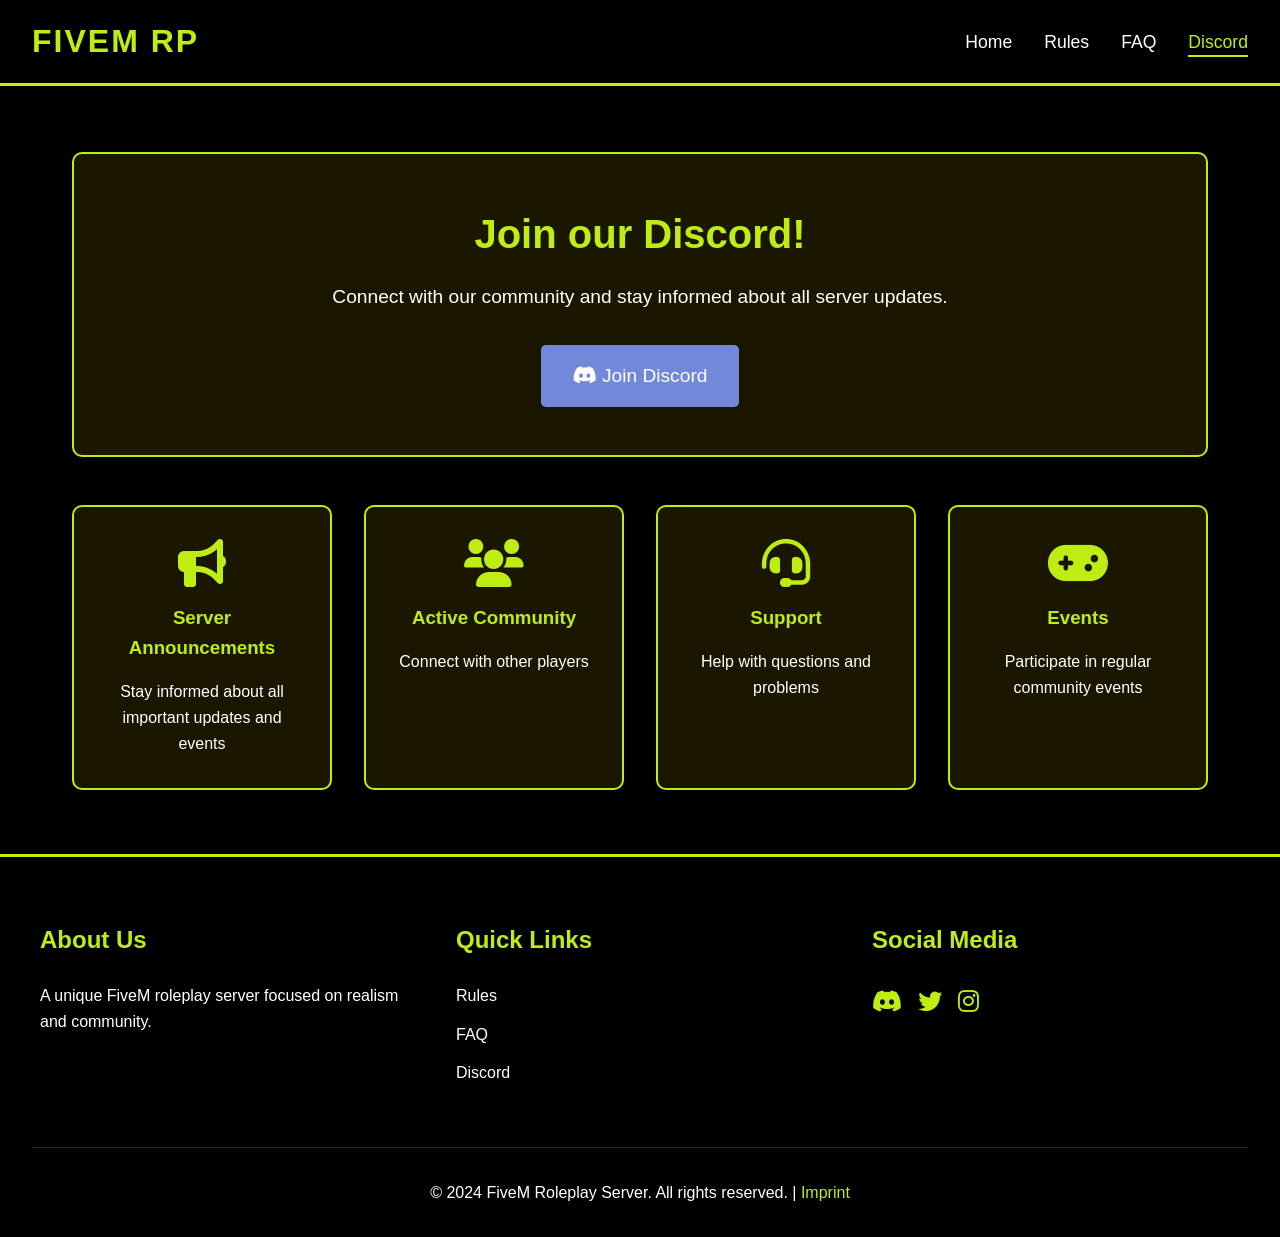
==== discord.html @ a262d335 "Fix HTML encoding issues in discord.html" ====
<!DOCTYPE html>
<html lang="en">
<head>
    <meta charset="UTF-8">
    <meta name="viewport" content="width=device-width, initial-scale=1.0">
    <title>Discord - FiveM Roleplay Server</title>
    <link rel="stylesheet" href="css/styles.css">
    <link rel="stylesheet" href="https://cdnjs.cloudflare.com/ajax/libs/font-awesome/6.0.0/css/all.min.css">
    <style>
        .discord-container {
            max-width: 1200px;
            margin: 120px auto 2rem;
            padding: 2rem;
            text-align: center;
        }

        .discord-card {
            background-color: rgba(255, 215, 0, 0.1);
            border: 2px solid var(--primary-color);
            border-radius: 10px;
            padding: 3rem;
            margin-bottom: 2rem;
        }

        .discord-card h2 {
            color: var(--primary-color);
            font-size: 2.5rem;
            margin-bottom: 1rem;
        }

        .discord-card p {
            font-size: 1.2rem;
            margin-bottom: 2rem;
        }

        .discord-button {
            background-color: #7289DA;
            color: white;
            padding: 1rem 2rem;
            border: none;
            border-radius: 5px;
            font-size: 1.2rem;
            cursor: pointer;
            transition: transform 0.3s ease;
            text-decoration: none;
            display: inline-block;
        }

        .discord-button:hover {
            transform: scale(1.05);
            background-color: #5b6eae;
        }

        .features-grid {
            display: grid;
            grid-template-columns: repeat(auto-fit, minmax(250px, 1fr));
            gap: 2rem;
            margin-top: 3rem;
        }

        .feature-item {
            background-color: rgba(255, 215, 0, 0.1);
            border: 2px solid var(--primary-color);
            border-radius: 10px;
            padding: 2rem;
            text-align: center;
        }

        .feature-item i {
            font-size: 3rem;
            color: var(--primary-color);
            margin-bottom: 1rem;
        }

        .feature-item h3 {
            color: var(--primary-color);
            margin-bottom: 1rem;
        }
    </style>
</head>
<body>
    <nav class="navbar">
        <div class="logo">
            <h1>FiveM RP</h1>
        </div>
        <ul class="nav-links">
            <li><a href="index.html">Home</a></li>
            <li><a href="rules.html">Rules</a></li>
            <li><a href="faq.html">FAQ</a></li>
            <li><a href="discord.html" class="active">Discord</a></li>
        </ul>
    </nav>

    <main class="discord-container">
        <div class="discord-card">
            <h2>Join our Discord!</h2>
            <p>Connect with our community and stay informed about all server updates.</p>
            <a href="https://discord.gg/8kzxzpN6Ny" target="_blank" class="discord-button">
                <i class="fab fa-discord"></i> Join Discord
            </a>
        </div>

        <div class="features-grid">
            <div class="feature-item">
                <i class="fas fa-bullhorn"></i>
                <h3>Server Announcements</h3>
                <p>Stay informed about all important updates and events</p>
            </div>
            <div class="feature-item">
                <i class="fas fa-users"></i>
                <h3>Active Community</h3>
                <p>Connect with other players</p>
            </div>
            <div class="feature-item">
                <i class="fas fa-headset"></i>
                <h3>Support</h3>
                <p>Help with questions and problems</p>
            </div>
            <div class="feature-item">
                <i class="fas fa-gamepad"></i>
                <h3>Events</h3>
                <p>Participate in regular community events</p>
            </div>
        </div>
    </main>

    <footer>
        <div class="footer-content">
            <div class="footer-grid">
                <div class="footer-section">
                    <h3>About Us</h3>
                    <p>A unique FiveM roleplay server focused on realism and community.</p>
                </div>
                <div class="footer-section">
                    <h3>Quick Links</h3>
                    <ul>
                        <li><a href="rules.html">Rules</a></li>
                        <li><a href="faq.html">FAQ</a></li>
                        <li><a href="discord.html">Discord</a></li>
                    </ul>
                </div>
                <div class="footer-section">
                    <h3>Social Media</h3>
                    <div class="social-links">
                        <a href="https://discord.gg/your-discord-invite" target="_blank"><i class="fab fa-discord"></i></a>
                        <a href="https://twitter.com/your-twitter" target="_blank"><i class="fab fa-twitter"></i></a>
                        <a href="https://instagram.com/your-instagram" target="_blank"><i class="fab fa-instagram"></i></a>
                    </div>
                </div>
            </div>
            <div class="footer-bottom">
                <p>&copy; 2024 FiveM Roleplay Server. All rights reserved. | <a href="imprint.html" style="color: var(--primary-color); text-decoration: none;">Imprint</a></p>
            </div>
        </div>
    </footer>

    <script src="js/script.js"></script>
</body>
</html>
---- css/styles.css ----
:root {
    --primary-color: #BEEE11;
    --secondary-color: #000000;
    --accent-color: #b2ff59;
    --text-color: #FFFFFF;
    --gradient-start: rgba(0, 0, 0, 0.8);
    --gradient-end: rgba(0, 0, 0, 0.6);
}

* {
    margin: 0;
    padding: 0;
    box-sizing: border-box;
    font-family: 'Arial', sans-serif;
}

body {
    background-color: var(--secondary-color);
    color: var(--text-color);
    line-height: 1.6;
}

/* Navigation */
.navbar {
    background-color: var(--secondary-color);
    padding: 1rem 2rem;
    display: flex;
    justify-content: space-between;
    align-items: center;
    border-bottom: 3px solid var(--primary-color);
    position: fixed;
    width: 100%;
    top: 0;
    z-index: 1000;
    transition: all 0.3s ease;
}

.logo h1 {
    color: var(--primary-color);
    font-size: 2rem;
    font-weight: bold;
    text-transform: uppercase;
    letter-spacing: 2px;
}

.nav-links {
    display: flex;
    list-style: none;
    gap: 2rem;
}

.nav-links a {
    color: var(--text-color);
    text-decoration: none;
    font-size: 1.1rem;
    transition: all 0.3s ease;
    position: relative;
}

.nav-links a:after {
    content: '';
    position: absolute;
    width: 0;
    height: 2px;
    bottom: -5px;
    left: 0;
    background-color: var(--primary-color);
    transition: width 0.3s ease;
}

.nav-links a:hover:after,
.nav-links a.active:after {
    width: 100%;
}

.nav-links a:hover,
.nav-links a.active {
    color: var(--primary-color);
}

/* Hero Section */
.hero {
    height: 100vh;
    display: flex;
    flex-direction: column;
    justify-content: center;
    align-items: center;
    text-align: center;
    padding: 0 2rem;
    background: linear-gradient(var(--gradient-start), var(--gradient-end)), url('https://via.placeholder.com/1920x1080') center/cover;
    position: relative;
}

.hero-content {
    max-width: 800px;
    margin-bottom: 3rem;
}

.hero h1 {
    font-size: 4rem;
    margin-bottom: 1.5rem;
    color: var(--primary-color);
    text-shadow: 2px 2px 4px rgba(0, 0, 0, 0.5);
}

.hero p {
    font-size: 1.5rem;
    margin-bottom: 2rem;
    text-shadow: 1px 1px 2px rgba(0, 0, 0, 0.5);
}

.hero-buttons {
    display: flex;
    gap: 1rem;
    justify-content: center;
}

.cta-button {
    padding: 1rem 2rem;
    border: none;
    border-radius: 5px;
    font-size: 1.2rem;
    cursor: pointer;
    transition: all 0.3s ease;
    text-transform: uppercase;
    letter-spacing: 1px;
}

.cta-button.primary {
    background-color: var(--primary-color);
    color: var(--secondary-color);
}

.cta-button.secondary {
    background-color: transparent;
    border: 2px solid var(--primary-color);
    color: var(--primary-color);
}

.cta-button:hover {
    transform: translateY(-3px);
    box-shadow: 0 5px 15px rgba(255, 215, 0, 0.3);
}

.hero-stats {
    display: flex;
    gap: 3rem;
    margin-top: 2rem;
}

.stat-item {
    text-align: center;
}

.stat-item i {
    font-size: 2.5rem;
    color: var(--primary-color);
    margin-bottom: 0.5rem;
}

.stat-number {
    display: block;
    font-size: 2rem;
    font-weight: bold;
    color: var(--primary-color);
}

.stat-label {
    font-size: 1.1rem;
    color: var(--text-color);
}

/* Features Section */
.section-title {
    text-align: center;
    font-size: 2.5rem;
    color: var(--primary-color);
    margin-bottom: 3rem;
    text-transform: uppercase;
    letter-spacing: 2px;
    display: flex;
    align-items: center;
    justify-content: center;
    gap: 1rem;
}

.section-title i {
    font-size: 2rem;
    color: var(--primary-color);
}

.features {
    padding: 5rem 2rem;
    background-color: var(--secondary-color);
}

.features-grid {
    display: grid;
    grid-template-columns: repeat(auto-fit, minmax(280px, 1fr));
    gap: 2rem;
    max-width: 1200px;
    margin: 0 auto;
}

.feature-card {
    background-color: rgba(255, 215, 0, 0.1);
    padding: 2rem;
    border-radius: 10px;
    text-align: center;
    border: 2px solid var(--primary-color);
    transition: all 0.3s ease;
    position: relative;
    overflow: hidden;
}

.feature-card::before {
    content: '';
    position: absolute;
    top: 0;
    left: 0;
    width: 100%;
    height: 100%;
    background: linear-gradient(45deg, transparent, rgba(255, 215, 0, 0.1), transparent);
    transform: translateX(-100%);
    transition: transform 0.6s ease;
}

.feature-card:hover::before {
    transform: translateX(100%);
}

.feature-card i {
    color: var(--primary-color);
    margin-bottom: 1rem;
    transition: transform 0.3s ease;
}

.feature-card:hover i {
    transform: scale(1.2);
}

.feature-card h3 {
    color: var(--primary-color);
    margin-bottom: 1rem;
    font-size: 1.5rem;
}

/* Server Info Section */
.server-info {
    padding: 3rem 2rem;
    background-color: rgba(255, 215, 0, 0.05);
}

.info-card {
    max-width: 800px;
    margin: 0 auto;
    background-color: rgba(255, 215, 0, 0.1);
    border: 2px solid var(--primary-color);
    border-radius: 10px;
    padding: 2rem;
}

.info-card h2 {
    color: var(--primary-color);
    text-align: center;
    margin-bottom: 2rem;
    display: flex;
    align-items: center;
    justify-content: center;
    gap: 1rem;
}

.info-card h2 i {
    font-size: 1.5rem;
}

.status-grid {
    display: grid;
    grid-template-columns: repeat(auto-fit, minmax(200px, 1fr));
    gap: 1rem;
}

.status-item {
    display: flex;
    align-items: center;
    gap: 1rem;
    padding: 1rem;
    background-color: rgba(0, 0, 0, 0.3);
    border-radius: 5px;
}

.status-item i {
    font-size: 1.2rem;
    color: var(--primary-color);
}

.status-item.online i {
    color: #4CAF50;
    animation: pulse 2s infinite;
}

@keyframes pulse {
    0% {
        transform: scale(1);
        opacity: 1;
    }
    50% {
        transform: scale(1.2);
        opacity: 0.7;
    }
    100% {
        transform: scale(1);
        opacity: 1;
    }
}

/* Gallery Section */
.gallery {
    padding: 5rem 2rem;
}

.gallery-grid {
    display: grid;
    grid-template-columns: repeat(auto-fit, minmax(300px, 1fr));
    gap: 2rem;
    max-width: 1200px;
    margin: 0 auto;
}

.gallery-item {
    position: relative;
    overflow: hidden;
    border-radius: 10px;
    border: 2px solid var(--primary-color);
}

.gallery-item img {
    width: 100%;
    height: 100%;
    object-fit: cover;
    transition: transform 0.3s ease;
}

.gallery-item:hover img {
    transform: scale(1.05);
}

.gallery-overlay {
    position: absolute;
    top: 0;
    left: 0;
    width: 100%;
    height: 100%;
    background: rgba(0, 0, 0, 0.7);
    display: flex;
    align-items: center;
    justify-content: center;
    opacity: 0;
    transition: opacity 0.3s ease;
}

.gallery-overlay i {
    color: var(--primary-color);
    font-size: 2rem;
    transform: scale(0.5);
    transition: transform 0.3s ease;
}

.gallery-item:hover .gallery-overlay {
    opacity: 1;
}

.gallery-item:hover .gallery-overlay i {
    transform: scale(1);
}

/* Footer */
footer {
    background-color: var(--secondary-color);
    padding: 4rem 2rem 2rem;
    border-top: 3px solid var(--primary-color);
}

.footer-grid {
    display: grid;
    grid-template-columns: repeat(auto-fit, minmax(250px, 1fr));
    gap: 3rem;
    max-width: 1200px;
    margin: 0 auto;
}

.footer-section h3 {
    color: var(--primary-color);
    margin-bottom: 1.5rem;
    font-size: 1.5rem;
}

.footer-section ul {
    list-style: none;
}

.footer-section ul li {
    margin-bottom: 0.8rem;
}

.footer-section ul li a {
    color: var(--text-color);
    text-decoration: none;
    transition: color 0.3s ease;
}

.footer-section ul li a:hover {
    color: var(--primary-color);
}

.social-links {
    display: flex;
    gap: 1rem;
}

.social-links a {
    color: var(--primary-color);
    font-size: 1.5rem;
    transition: all 0.3s ease;
}

.social-links a:hover {
    color: var(--accent-color);
    transform: translateY(-3px);
}

.footer-bottom {
    text-align: center;
    margin-top: 3rem;
    padding-top: 2rem;
    border-top: 1px solid rgba(255, 215, 0, 0.2);
}

/* Responsive Design */
@media (max-width: 768px) {
    .navbar {
        flex-direction: column;
        padding: 1rem;
    }

    .nav-links {
        margin-top: 1rem;
        gap: 1rem;
    }

    .hero h1 {
        font-size: 2.5rem;
    }

    .hero p {
        font-size: 1.2rem;
    }

    .hero-stats {
        flex-direction: column;
        gap: 1.5rem;
    }

    .hero-buttons {
        flex-direction: column;
    }

    .cta-button {
        width: 100%;
    }
}

/* Mobile Navigation */
.hamburger {
    display: none;
    cursor: pointer;
    font-size: 1.5rem;
    color: var(--primary-color);
}

@media (max-width: 768px) {
    .hamburger {
        display: block;
    }

    .nav-links {
        display: none;
        width: 100%;
        text-align: center;
    }

    .nav-links.active {
        display: flex;
        flex-direction: column;
    }
}
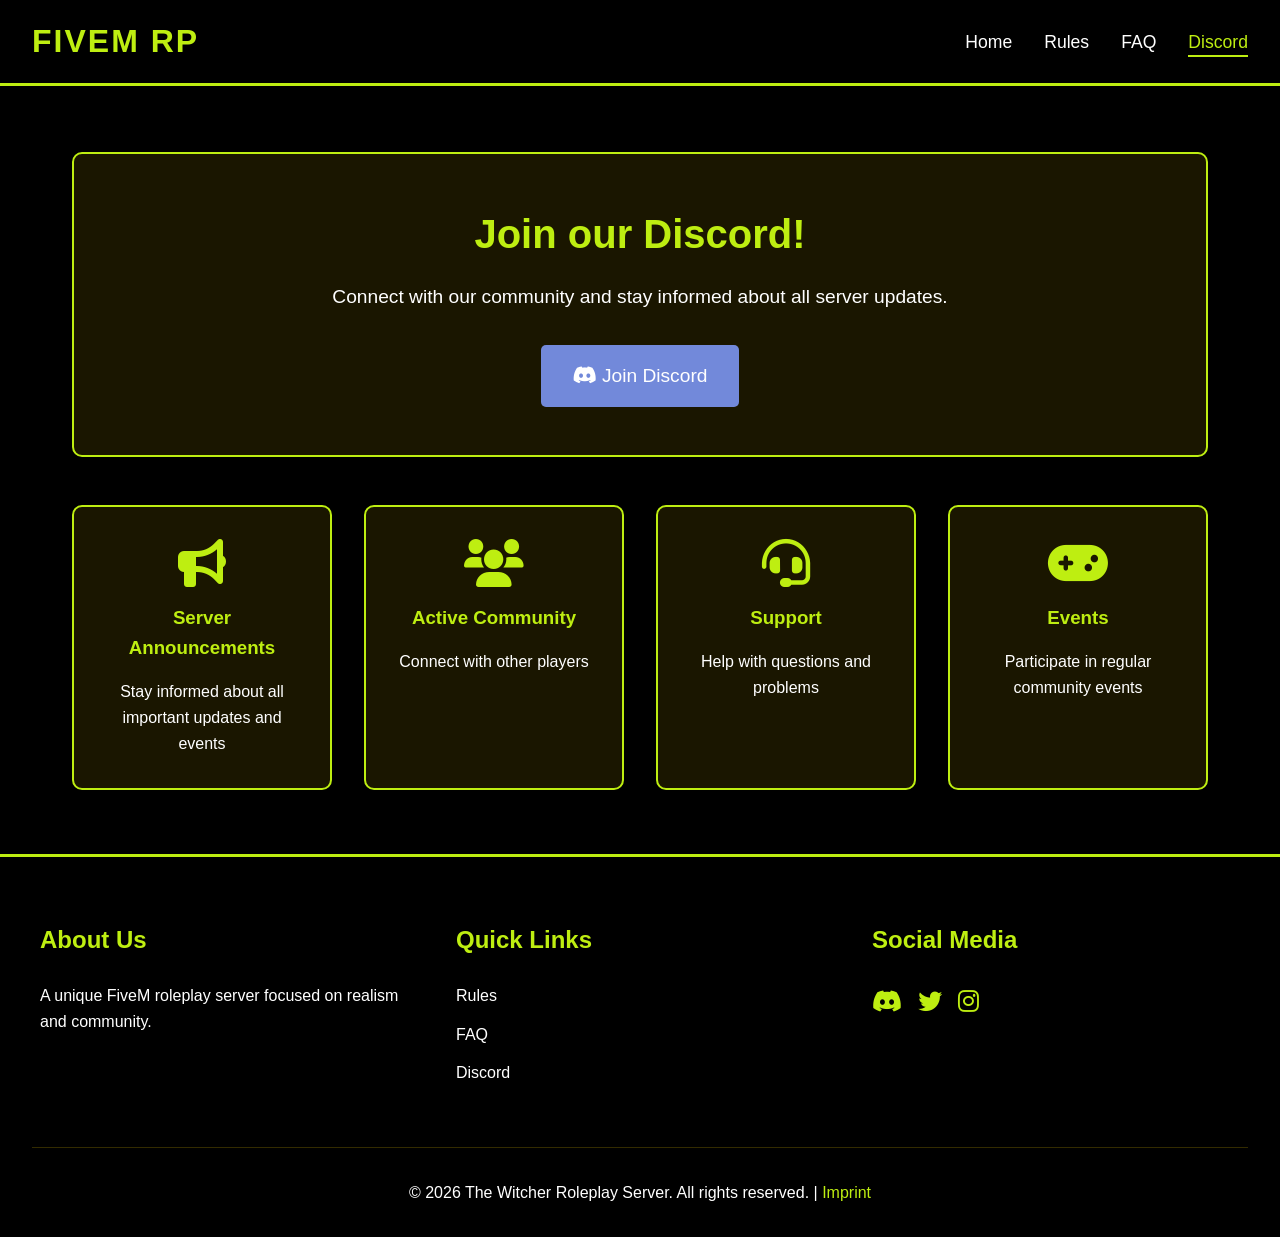
==== commit e4e24e0d: "Update discord.html" ====
--- a/discord.html
+++ b/discord.html
@@ -142,14 +142,14 @@
                 <div class="footer-section">
                     <h3>Social Media</h3>
                     <div class="social-links">
-                        <a href="https://discord.gg/your-discord-invite" target="_blank"><i class="fab fa-discord"></i></a>
-                        <a href="https://twitter.com/your-twitter" target="_blank"><i class="fab fa-twitter"></i></a>
-                        <a href="https://instagram.com/your-instagram" target="_blank"><i class="fab fa-instagram"></i></a>
+                        <a href="https://discord.gg/8kzxzpN6Ny" target="_blank"><i class="fab fa-discord"></i></a>
+                        <a href="https://twitter.com/#" target="_blank"><i class="fab fa-twitter"></i></a>
+                        <a href="https://instagram.com/#" target="_blank"><i class="fab fa-instagram"></i></a>
                     </div>
                 </div>
             </div>
             <div class="footer-bottom">
-                <p>&copy; 2024 FiveM Roleplay Server. All rights reserved. | <a href="imprint.html" style="color: var(--primary-color); text-decoration: none;">Imprint</a></p>
+                <p>&copy; 2026 The Witcher Roleplay Server. All rights reserved. | <a href="imprint.html" style="color: var(--primary-color); text-decoration: none;">Imprint</a></p>
             </div>
         </div>
     </footer>
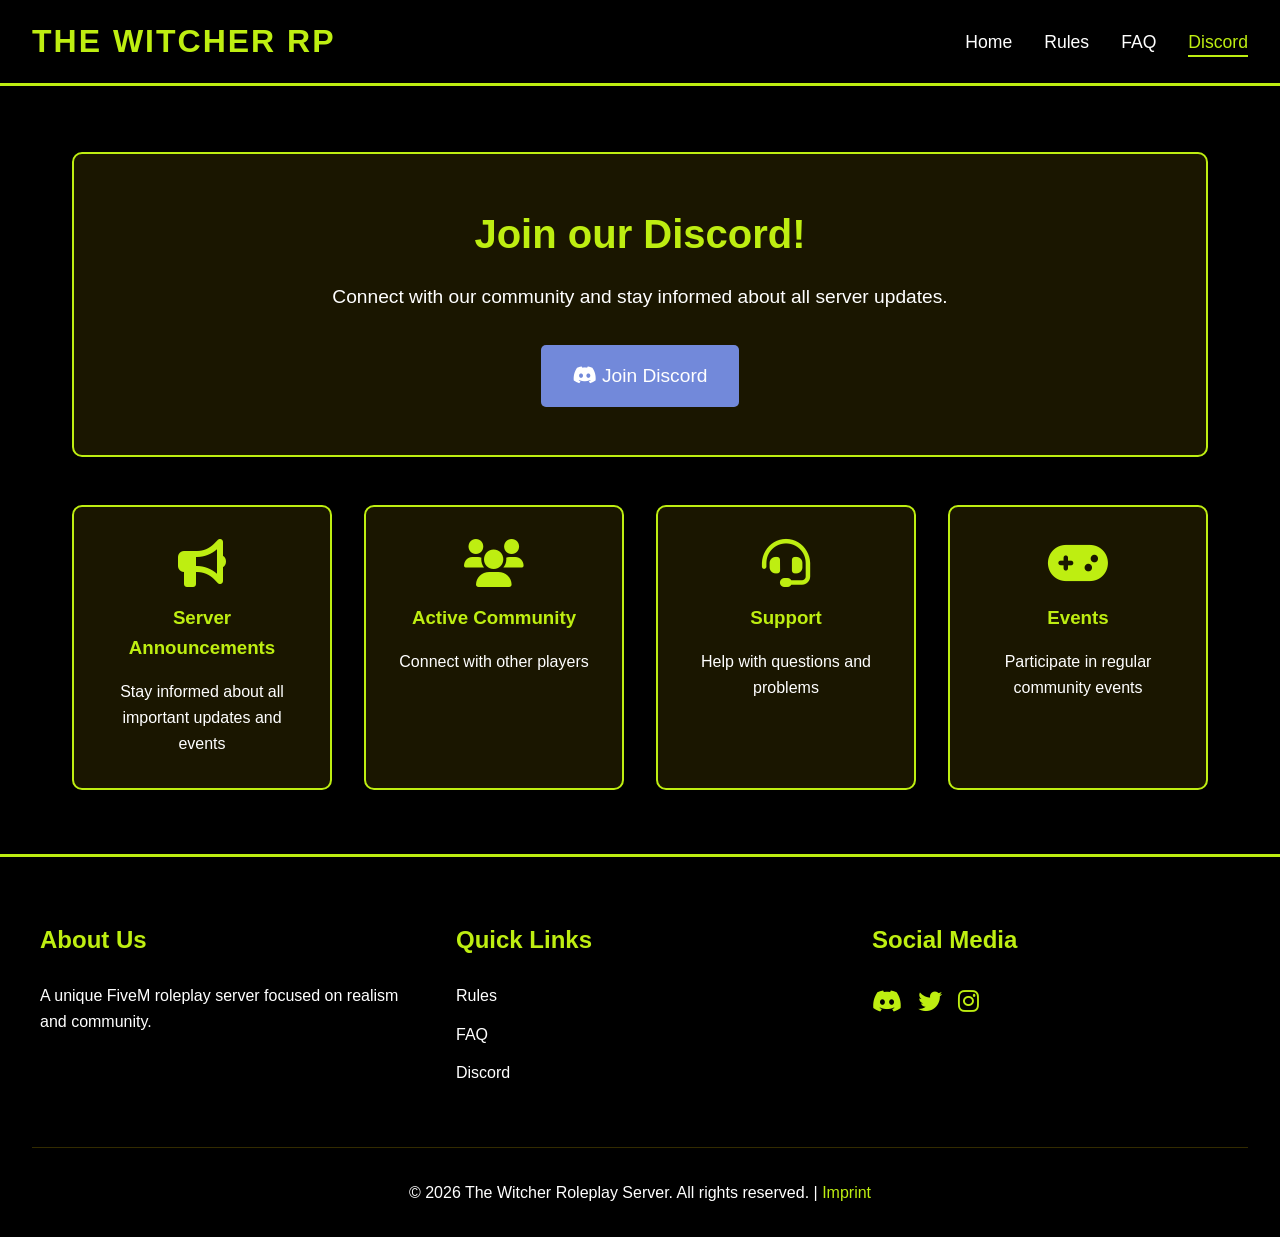
==== commit f084f8dd: "Update discord.html" ====
--- a/discord.html
+++ b/discord.html
@@ -3,7 +3,7 @@
 <head>
     <meta charset="UTF-8">
     <meta name="viewport" content="width=device-width, initial-scale=1.0">
-    <title>Discord - FiveM Roleplay Server</title>
+    <title>Discord - The Witcher Roleplay Server</title>
     <link rel="stylesheet" href="css/styles.css">
     <link rel="stylesheet" href="https://cdnjs.cloudflare.com/ajax/libs/font-awesome/6.0.0/css/all.min.css">
     <style>
@@ -81,7 +81,7 @@
 <body>
     <nav class="navbar">
         <div class="logo">
-            <h1>FiveM RP</h1>
+            <h1>The Witcher RP</h1>
         </div>
         <ul class="nav-links">
             <li><a href="index.html">Home</a></li>
